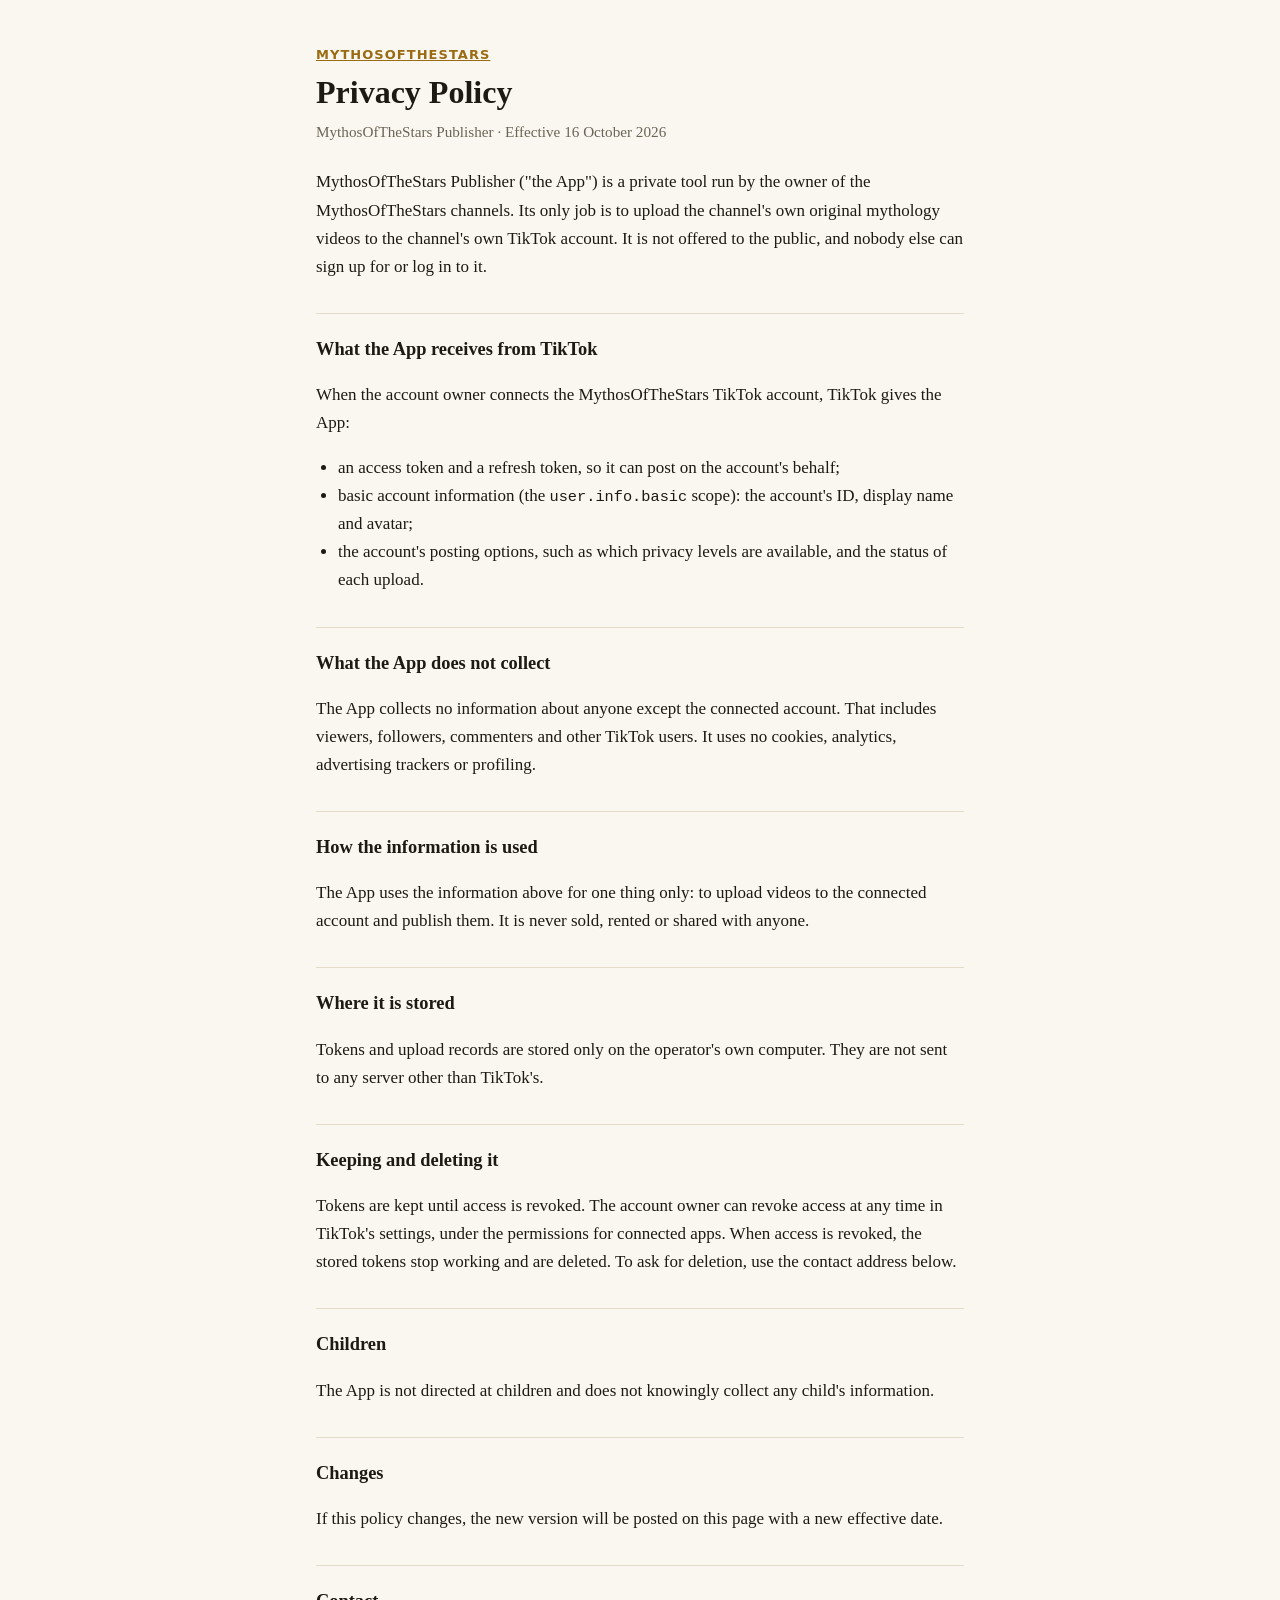
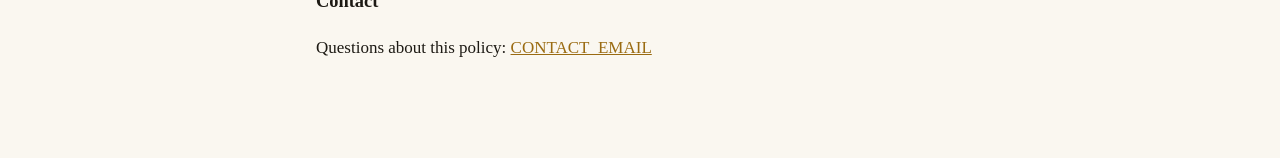
==== privacy.html @ 0b8a8947 "Add files via upload" ====
<!doctype html>
<html lang="en">
<head>
<meta charset="utf-8">
<meta name="viewport" content="width=device-width, initial-scale=1">
<title>Privacy Policy · MythosOfTheStars Publisher</title>
<link rel="stylesheet" href="style.css">
</head>
<body>
<main>
<p class="kicker"><a href="index.html">MythosOfTheStars</a></p>
<h1>Privacy Policy</h1>
<p class="meta">MythosOfTheStars Publisher · Effective 16 October 2026</p>

<p>MythosOfTheStars Publisher ("the App") is a private tool run by the owner of the MythosOfTheStars channels. Its only job is to upload the channel's own original mythology videos to the channel's own TikTok account. It is not offered to the public, and nobody else can sign up for or log in to it.</p>

<h2>What the App receives from TikTok</h2>
<p>When the account owner connects the MythosOfTheStars TikTok account, TikTok gives the App:</p>
<ul>
<li>an access token and a refresh token, so it can post on the account's behalf;</li>
<li>basic account information (the <code>user.info.basic</code> scope): the account's ID, display name and avatar;</li>
<li>the account's posting options, such as which privacy levels are available, and the status of each upload.</li>
</ul>

<h2>What the App does not collect</h2>
<p>The App collects no information about anyone except the connected account. That includes viewers, followers, commenters and other TikTok users. It uses no cookies, analytics, advertising trackers or profiling.</p>

<h2>How the information is used</h2>
<p>The App uses the information above for one thing only: to upload videos to the connected account and publish them. It is never sold, rented or shared with anyone.</p>

<h2>Where it is stored</h2>
<p>Tokens and upload records are stored only on the operator's own computer. They are not sent to any server other than TikTok's.</p>

<h2>Keeping and deleting it</h2>
<p>Tokens are kept until access is revoked. The account owner can revoke access at any time in TikTok's settings, under the permissions for connected apps. When access is revoked, the stored tokens stop working and are deleted. To ask for deletion, use the contact address below.</p>

<h2>Children</h2>
<p>The App is not directed at children and does not knowingly collect any child's information.</p>

<h2>Changes</h2>
<p>If this policy changes, the new version will be posted on this page with a new effective date.</p>

<h2>Contact</h2>
<p>Questions about this policy: <a href="mailto:CONTACT_EMAIL">CONTACT_EMAIL</a></p>
</main>
</body>
</html>
---- style.css ----
:root { --bg: #faf7f0; --ink: #1d1a14; --muted: #6b6457; --accent: #9a6b12; --rule: #e4dccb; }
@media (prefers-color-scheme: dark) {
  :root { --bg: #14120e; --ink: #ece6d8; --muted: #a39b8a; --accent: #d9a441; --rule: #2e2a22; }
}
* { box-sizing: border-box; }
body { margin: 0; background: var(--bg); color: var(--ink);
  font: 17px/1.65 Georgia, "Times New Roman", serif; }
main { max-width: 680px; margin: 0 auto; padding: 48px 16px 80px; }
h1 { font-size: 2rem; line-height: 1.2; margin: 0 0 8px; }
h2 { font-size: 1.15rem; margin: 32px 0 6px; padding-top: 20px; border-top: 1px solid var(--rule); }
.kicker { margin: 0 0 12px; font: 600 13px/1 system-ui, sans-serif; letter-spacing: .08em; text-transform: uppercase; }
.meta { color: var(--muted); margin: 0 0 24px; font-size: .95rem; }
a { color: var(--accent); }
code { font-size: .9em; }
ul { padding-left: 22px; }
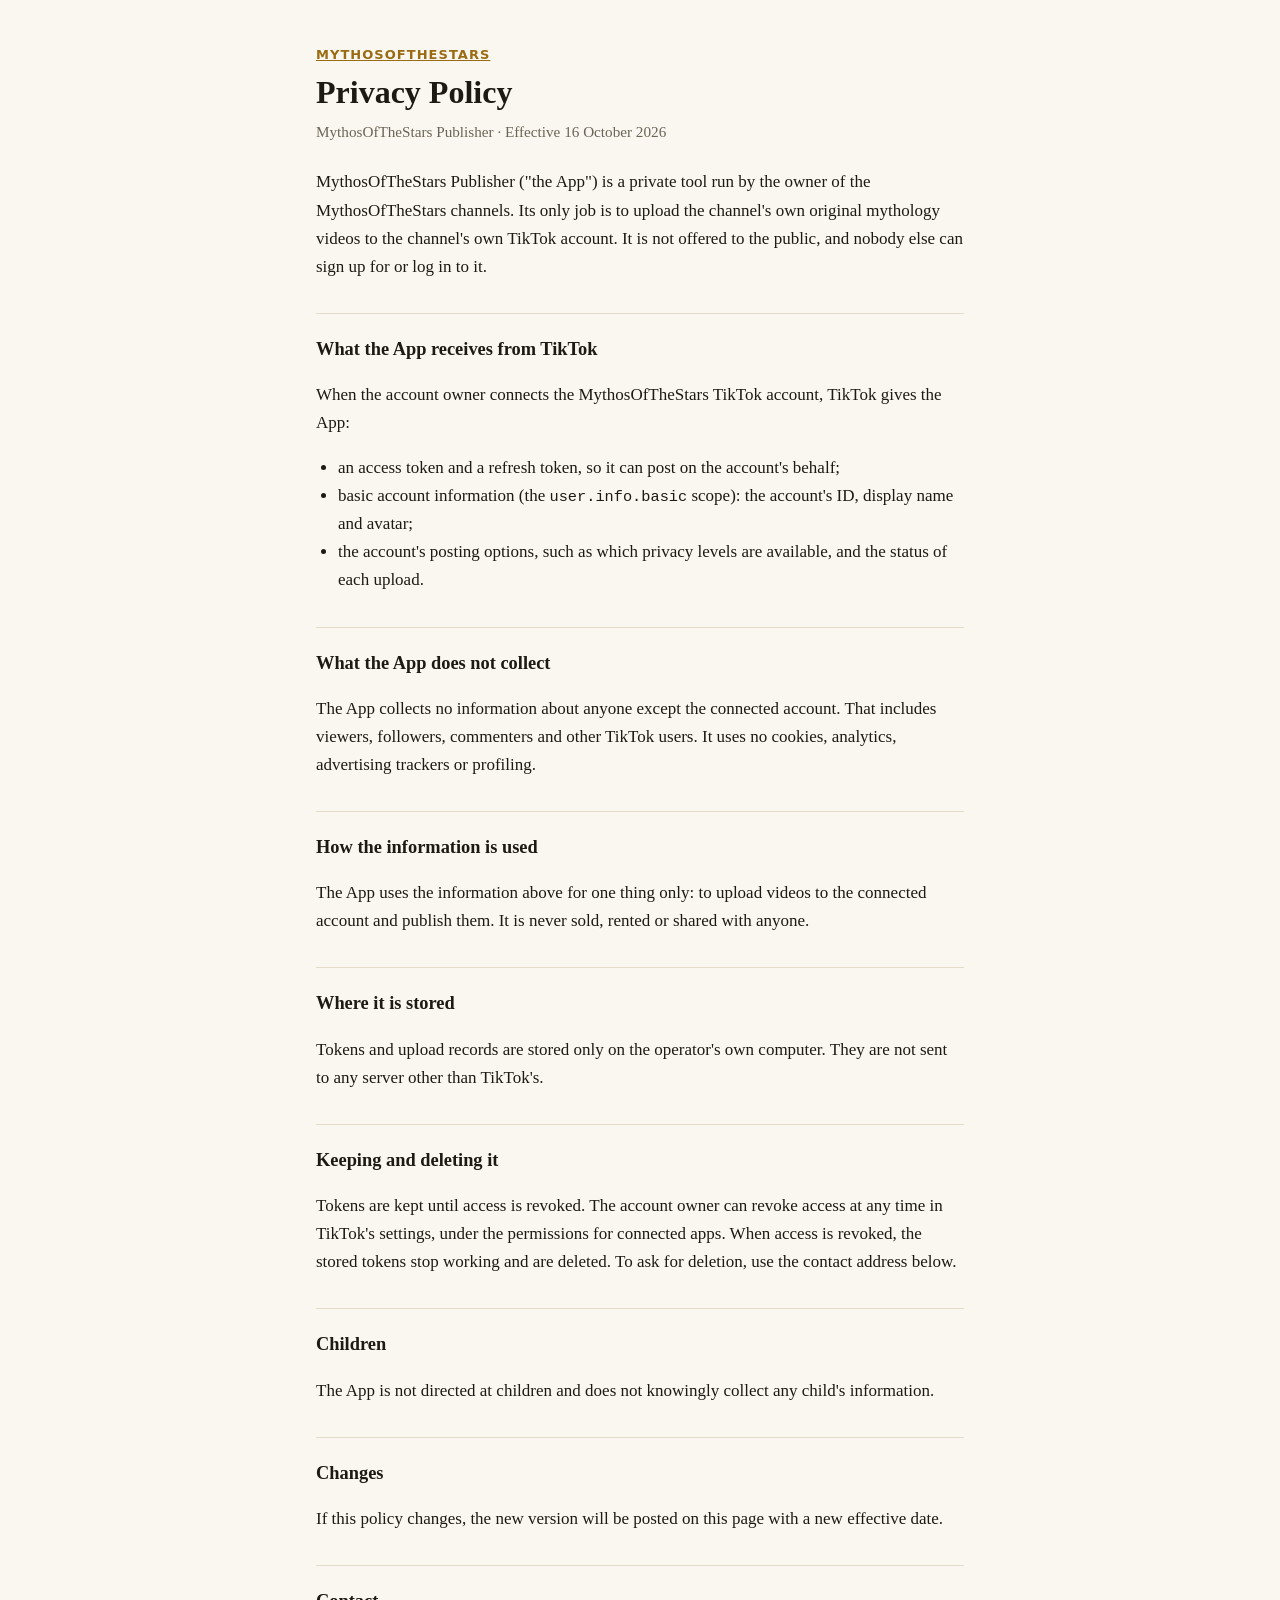
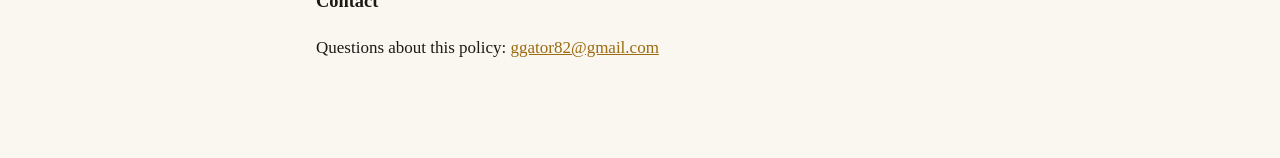
==== commit 0e9e972f: "Add files via upload" ====
--- a/privacy.html
+++ b/privacy.html
@@ -41,7 +41,7 @@
 <p>If this policy changes, the new version will be posted on this page with a new effective date.</p>
 
 <h2>Contact</h2>
-<p>Questions about this policy: <a href="mailto:CONTACT_EMAIL">CONTACT_EMAIL</a></p>
+<p>Questions about this policy: <a href="mailto:ggator82@gmail.com">ggator82@gmail.com</a></p>
 </main>
 </body>
 </html>
